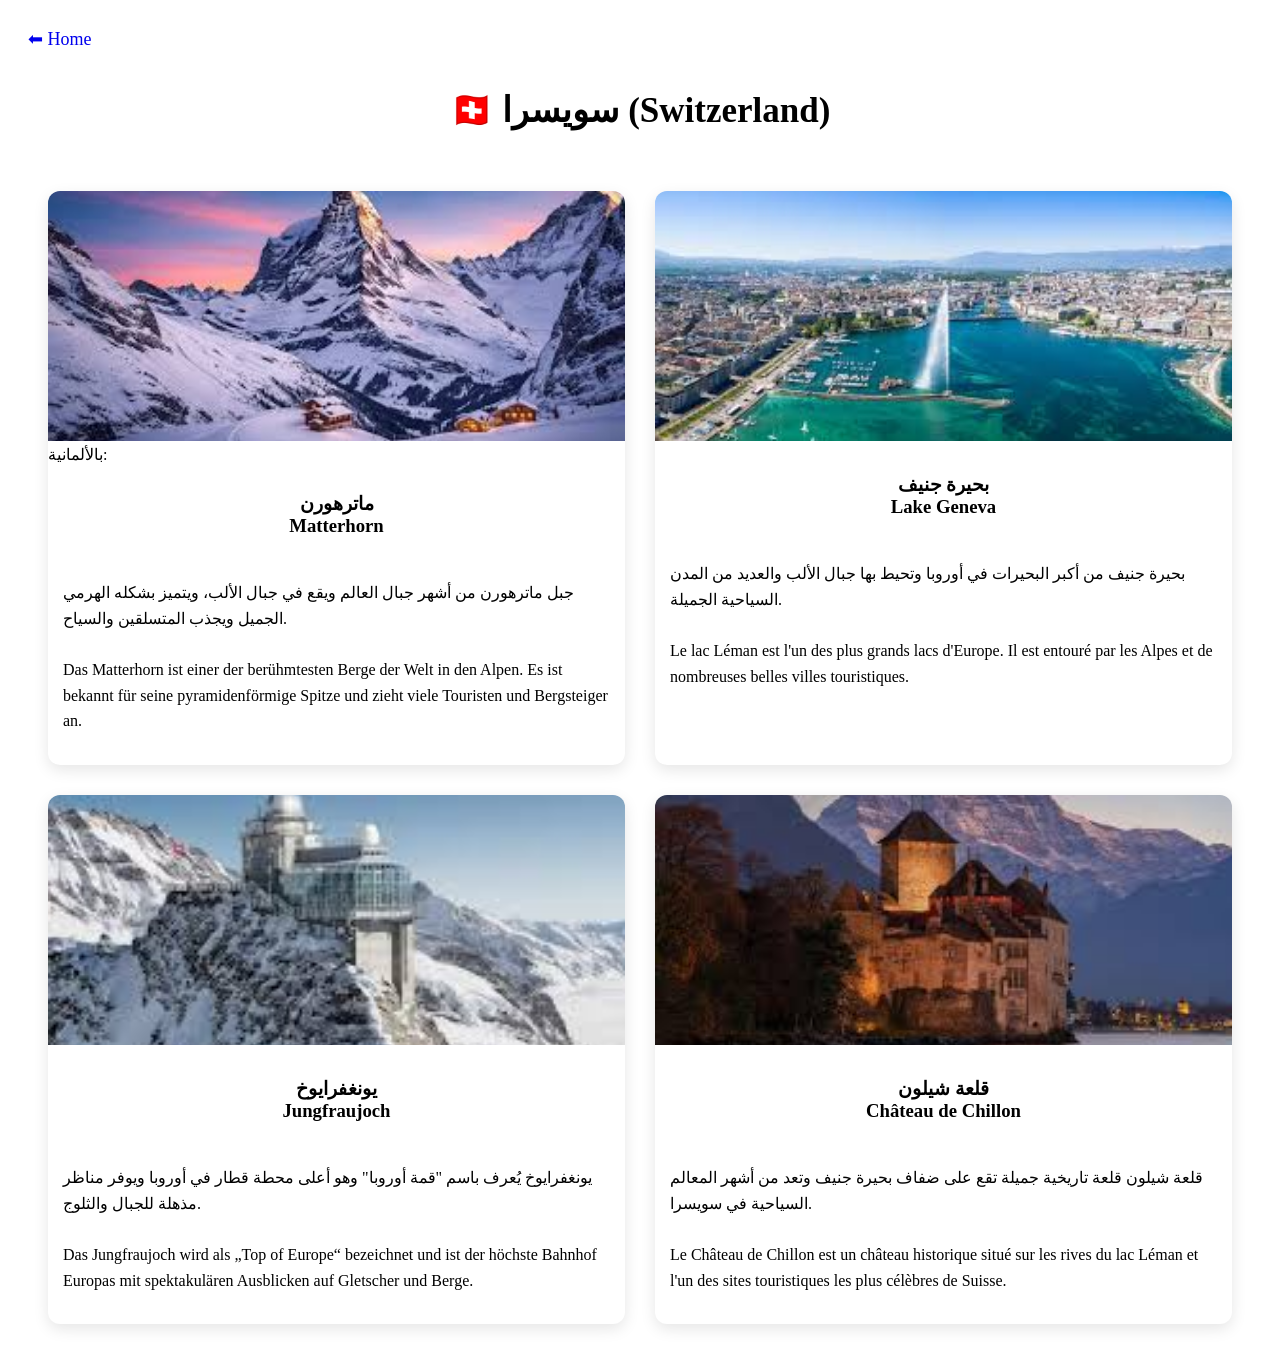
==== index.html @ 38dd9368 "Update and rename switzerland.html to index.html" ====
<!DOCTYPE html>
<html lang="ar">

<head>

<meta charset="UTF-8">
<meta name="viewport" content="width=device-width, initial-scale=1.0">

<title>Country Tourism</title>

<link rel="stylesheet" href="style1.css">

</head>





<body>

<header>

<a href="https://peacecode14-alt.github.io/travel-world/" class="back">⬅ Home</a>

<h1 class="country-title">🇨🇭 سويسرا (Switzerland)</h1>

</header>


<section class="places">

<div class="place">

<img src="sw11.jpg">


بالألمانية:

<h3>
ماترهورن
<br>
Matterhorn

</h3>

<p>

جبل ماترهورن من أشهر جبال العالم ويقع في جبال الألب، ويتميز بشكله الهرمي الجميل ويجذب المتسلقين والسياح.

<br><br>
Das Matterhorn ist einer der berühmtesten Berge der Welt in den Alpen. Es ist bekannt für seine pyramidenförmige Spitze und zieht viele Touristen und Bergsteiger an.



</p>

</div>


<div class="place">

<img src="sw2.jpg">



<h3>
بحيرة جنيف
<br>
Lake Geneva
</h3>

<p>
بحيرة جنيف من أكبر البحيرات في أوروبا وتحيط بها جبال الألب والعديد من المدن السياحية الجميلة.
<br><br>
Le lac Léman est l'un des plus grands lacs d'Europe. Il est entouré par les Alpes et de nombreuses belles villes touristiques.
</p>

</div>


<div class="place">

<img src="sw3.jpg">







<h3>
يونغفرايوخ
<br>
Jungfraujoch
</h3>

<p>
يونغفرايوخ يُعرف باسم "قمة أوروبا" وهو أعلى محطة قطار في أوروبا ويوفر مناظر مذهلة للجبال والثلوج.
<br><br>
Das Jungfraujoch wird als „Top of Europe“ bezeichnet und ist der höchste Bahnhof Europas mit spektakulären Ausblicken auf Gletscher und Berge.

</p>

</div>


<div class="place">

<img src="sw4.jpg">



<h3>
قلعة شيلون  
<br>
Château de Chillon
</h3>

<p>قلعة شيلون قلعة تاريخية جميلة تقع على ضفاف بحيرة جنيف وتعد من أشهر المعالم السياحية في سويسرا.

<br><br>
Le Château de Chillon est un château historique situé sur les rives du lac Léman et l'un des sites touristiques les plus célèbres de Suisse.

</p>

</div>

</section>

</body>
</html>
---- style1.css ----
.country-title {

    text-align: center;
    margin: 20px;
    font-size: 35px;

}

.back {

    text-decoration: none;
    margin: 20px;
    display: inline-block;
    font-size: 18px;

}

.places {

    display: grid;
    grid-template-columns: repeat(2, 1fr);
    gap: 30px;
    padding: 40px;

}

.place {

    background: white;
    border-radius: 12px;
    overflow: hidden;
    box-shadow: 0 5px 15px rgba(0, 0, 0, 0.1);
    transition: .4s;

}

.place img {

    width: 100%;
    height: 250px;
    object-fit: cover;
    transition: .4s;

}

.place:hover img {

    transform: scale(1.1);

}

.place h3 {

    text-align: center;
    padding: 10px;

}

.place p {

    padding: 15px;
    line-height: 1.6;

}

@media(max-width:700px) {

    .places {

        grid-template-columns: 1fr;

    }

}
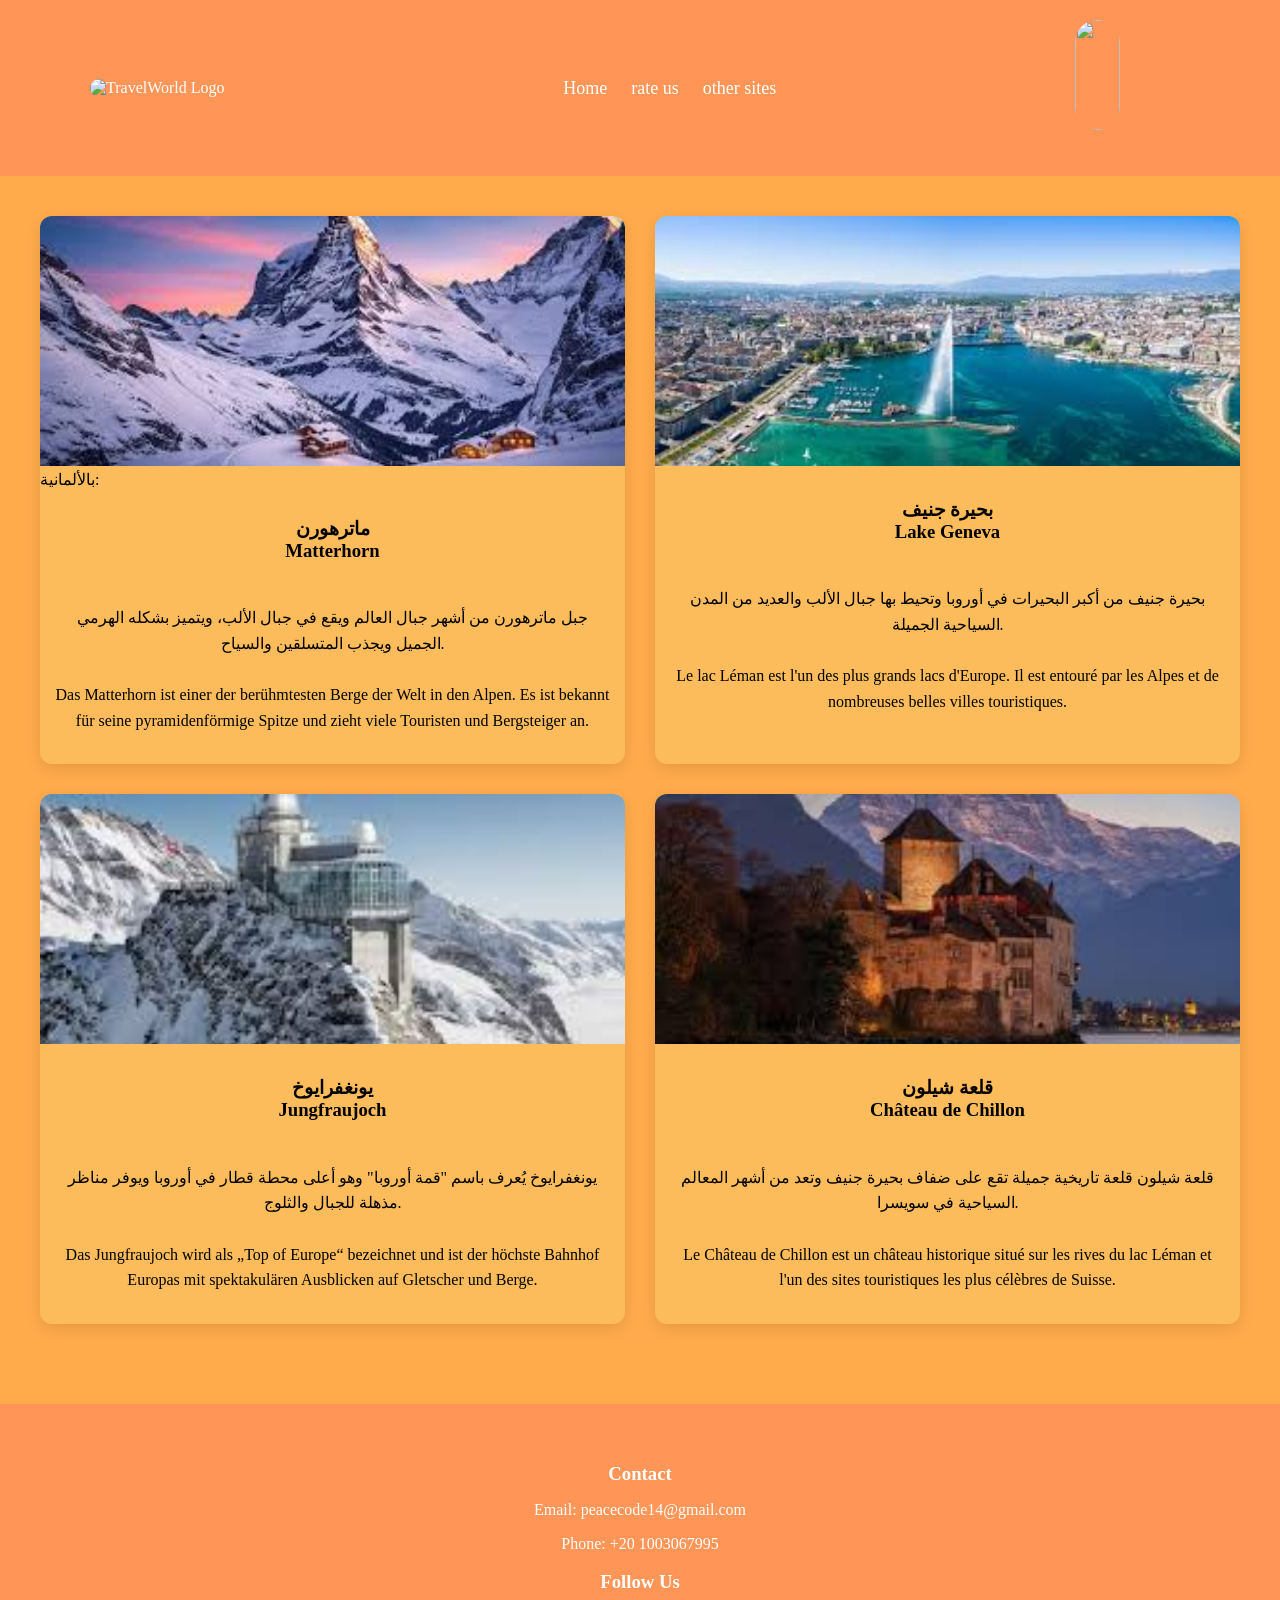
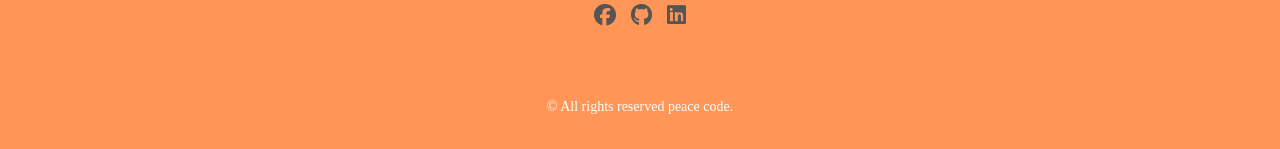
==== commit 74fd4e82: "Update index.html" ====
--- a/index.html
+++ b/index.html
@@ -9,7 +9,7 @@
 <title>Country Tourism</title>
 
 <link rel="stylesheet" href="style1.css">
-
+<link rel="stylesheet" href="https://cdnjs.cloudflare.com/ajax/libs/font-awesome/6.5.0/css/all.min.css">
 </head>
 
 
@@ -18,13 +18,23 @@
 
 <body>
 
-<header>
+  <nav class="navbar">
+<div class="logo">
+<img class="star" src="flight.png" alt="TravelWorld Logo">
+</div>
 
-<a href="https://peacecode14-alt.github.io/travel-world/" class="back">⬅ Home</a>
+<ul class="menu">
+<div class="nav-links">
 
-<h1 class="country-title">🇨🇭 سويسرا (Switzerland)</h1>
-
-</header>
+<a href="https://peacecode14-alt.github.io/travel-world/" class="back">Home</a>
+<a href="rate-us.html" class="active">rate us</a>
+<a href="other-sites.html" class="active">other sites</a>
+</ul>
+</div>
+<div class="starlogo">
+<a href="rate-us.html"><div><img src="star-logo.png"></div></a>
+</div>
+</nav>
 
 
 <section class="places">
@@ -126,6 +136,54 @@
 </div>
 
 </section>
+ <footer class="site-footer">
 
+
+
+
+
+
+
+<div class="footer-content">
+
+<div class="footer-section social">
+<div class="footer-section">
+
+<h3>Contact</h3>
+<p>Email: peacecode14@gmail.com</p>
+<p>Phone: +20 1003067995</p>
+
+</div>
+<h3>Follow Us</h3>
+<div class="social-links">
+         <a href="https://web.facebook.com/profile.php?id=61561774513017&locale=ar_AR" target="_blank">
+          <i class="fa-brands fa-facebook"></i>
+        </a>
+
+        <a href="https://github.com/peacecode14-alt" target="_blank">
+          <i class="fa-brands fa-github"></i>
+        </a>
+        <a
+          href="https://www.linkedin.com/in/ahmed-emad-367192395/"
+          target="_blank"
+        >
+          <i class="fa-brands fa-linkedin"></i>
+        </a>
+      </div>
+</div>
+
+</div>
+
+
+
+
+
+
+
+<div class="footer-bottom">
+<p>© All rights reserved peace code.</p>
+</div>
+
+</footer>
 </body>
 </html>
--- a/style1.css
+++ b/style1.css
@@ -1,3 +1,62 @@
+body {
+    background: #ffab4c;
+    margin: 0;
+    padding: 0;
+}
+
+.navbar {
+    padding: 60px;
+    display: flex;
+    justify-content: space-between;
+    align-items: center;
+    padding: 20px 60px;
+    background: #ff9658;
+    color: white;
+    margin-top: 0px;
+    z-index: 1000;
+    max-height: 150px;
+    margin-left: auto;
+}
+
+nav a {
+    margin-right: 20px;
+    text-decoration: none;
+    color: white;
+    font-size: 18px;
+    transition: .3s;
+
+}
+
+nav a:hover {
+    color: #38bdf8;
+}
+
+.logo img {
+    height: 90px;
+    width: 200px;
+    margin-left: 30px;
+    border: none;
+    border-radius: 50px;
+}
+
+
+.starlogo img {
+    width: 45px;
+    margin-left: auto;
+    height: 90px;
+    height: 110px;
+    border: none;
+    border-radius: 50px;
+    margin-right: 100px;
+
+}
+
+
+
+
+
+
+
 .country-title {
 
     text-align: center;
@@ -26,7 +85,7 @@
 
 .place {
 
-    background: white;
+    background: rgb(253, 188, 91);
     border-radius: 12px;
     overflow: hidden;
     box-shadow: 0 5px 15px rgba(0, 0, 0, 0.1);
@@ -60,15 +119,79 @@
 
     padding: 15px;
     line-height: 1.6;
+    text-align: center;
+}
+
+.site-footer {
+    background: #ff9658;
+    backdrop-filter: blur(8px);
+    color: white;
+    padding: 40px 20px 20px 20px;
+    margin-top: 40px;
+}
+
+.footer-content {
+    display: flex;
+    justify-content: center;
+    flex-wrap: wrap;
 
 }
 
+.footer-section {
+    min-width: 200px;
+    text-align: center;
+}
+
+.footer-section h3 {
+    margin-bottom: 10px;
+}
+
+
+.footer-section a:hover {
+    color: #66c0f4;
+}
+
+.footer-bottom {
+    text-align: center;
+    border-top: 1px solid #ff9658;
+    padding-top: 15px;
+    margin-top: 20px;
+    font-size: 14px;
+}
+
+
+.social-links {
+    display: flex;
+    justify-content: center;
+    gap: 15px;
+    margin-bottom: 20px;
+}
+
+.social-links a {
+    font-size: 22px;
+    color: #555;
+    transition: 0.3s;
+}
+
+.social-links a:hover {
+    color: #2196f3;
+    transform: scale(1.2);
+}
+
+.copy {
+    margin-top: 25px;
+    opacity: 0.6;
+    text-align: center;
+}
+
 @media(max-width:700px) {
-
-    .places {
-
-        grid-template-columns: 1fr;
-
+    header {
+        flex-direction: column;
+        padding: 15px 30px;
     }
 
-}+    nav {
+        margin-top: 10px;
+    }
+
+}
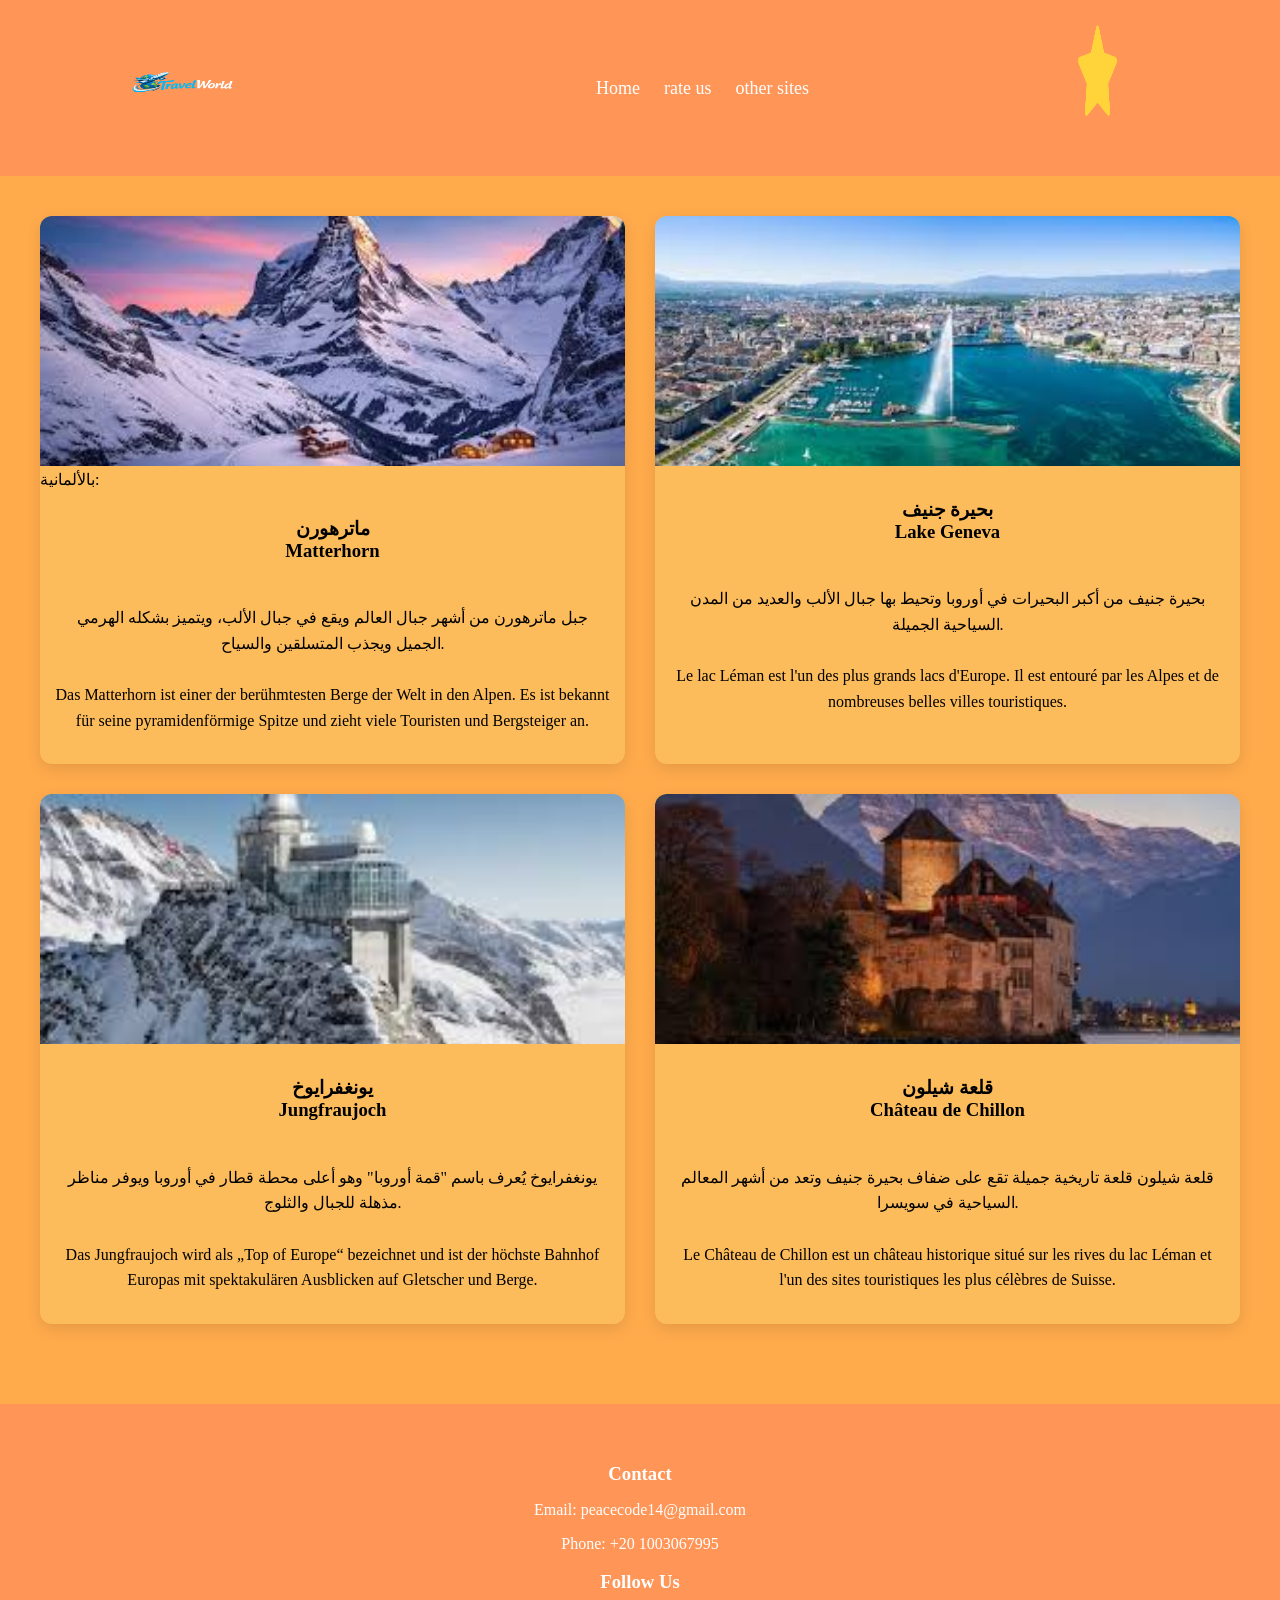
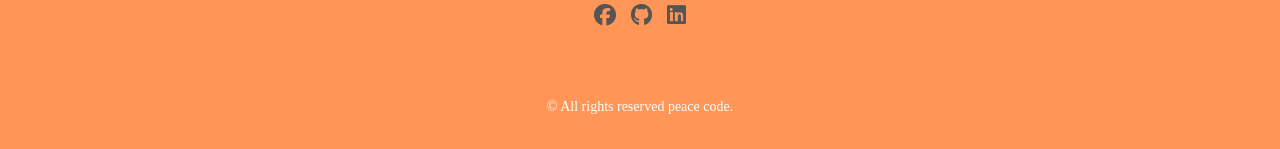
==== commit 25dc53e2: "Update index.html" ====
--- a/index.html
+++ b/index.html
@@ -27,12 +27,12 @@
 <div class="nav-links">
 
 <a href="https://peacecode14-alt.github.io/travel-world/" class="back">Home</a>
-<a href="rate-us.html" class="active">rate us</a>
-<a href="other-sites.html" class="active">other sites</a>
+<a href="https://peacecode14-alt.github.io/japan/rate-us.html" class="active">rate us</a>
+<a href="https://peacecode14-alt.github.io/japan/other-sites.html" class="active">other sites</a>
 </ul>
 </div>
 <div class="starlogo">
-<a href="rate-us.html"><div><img src="star-logo.png"></div></a>
+<a href="https://peacecode14-alt.github.io/japan/rate-us.html"><div><img src="star-logo.png"></div></a>
 </div>
 </nav>
 
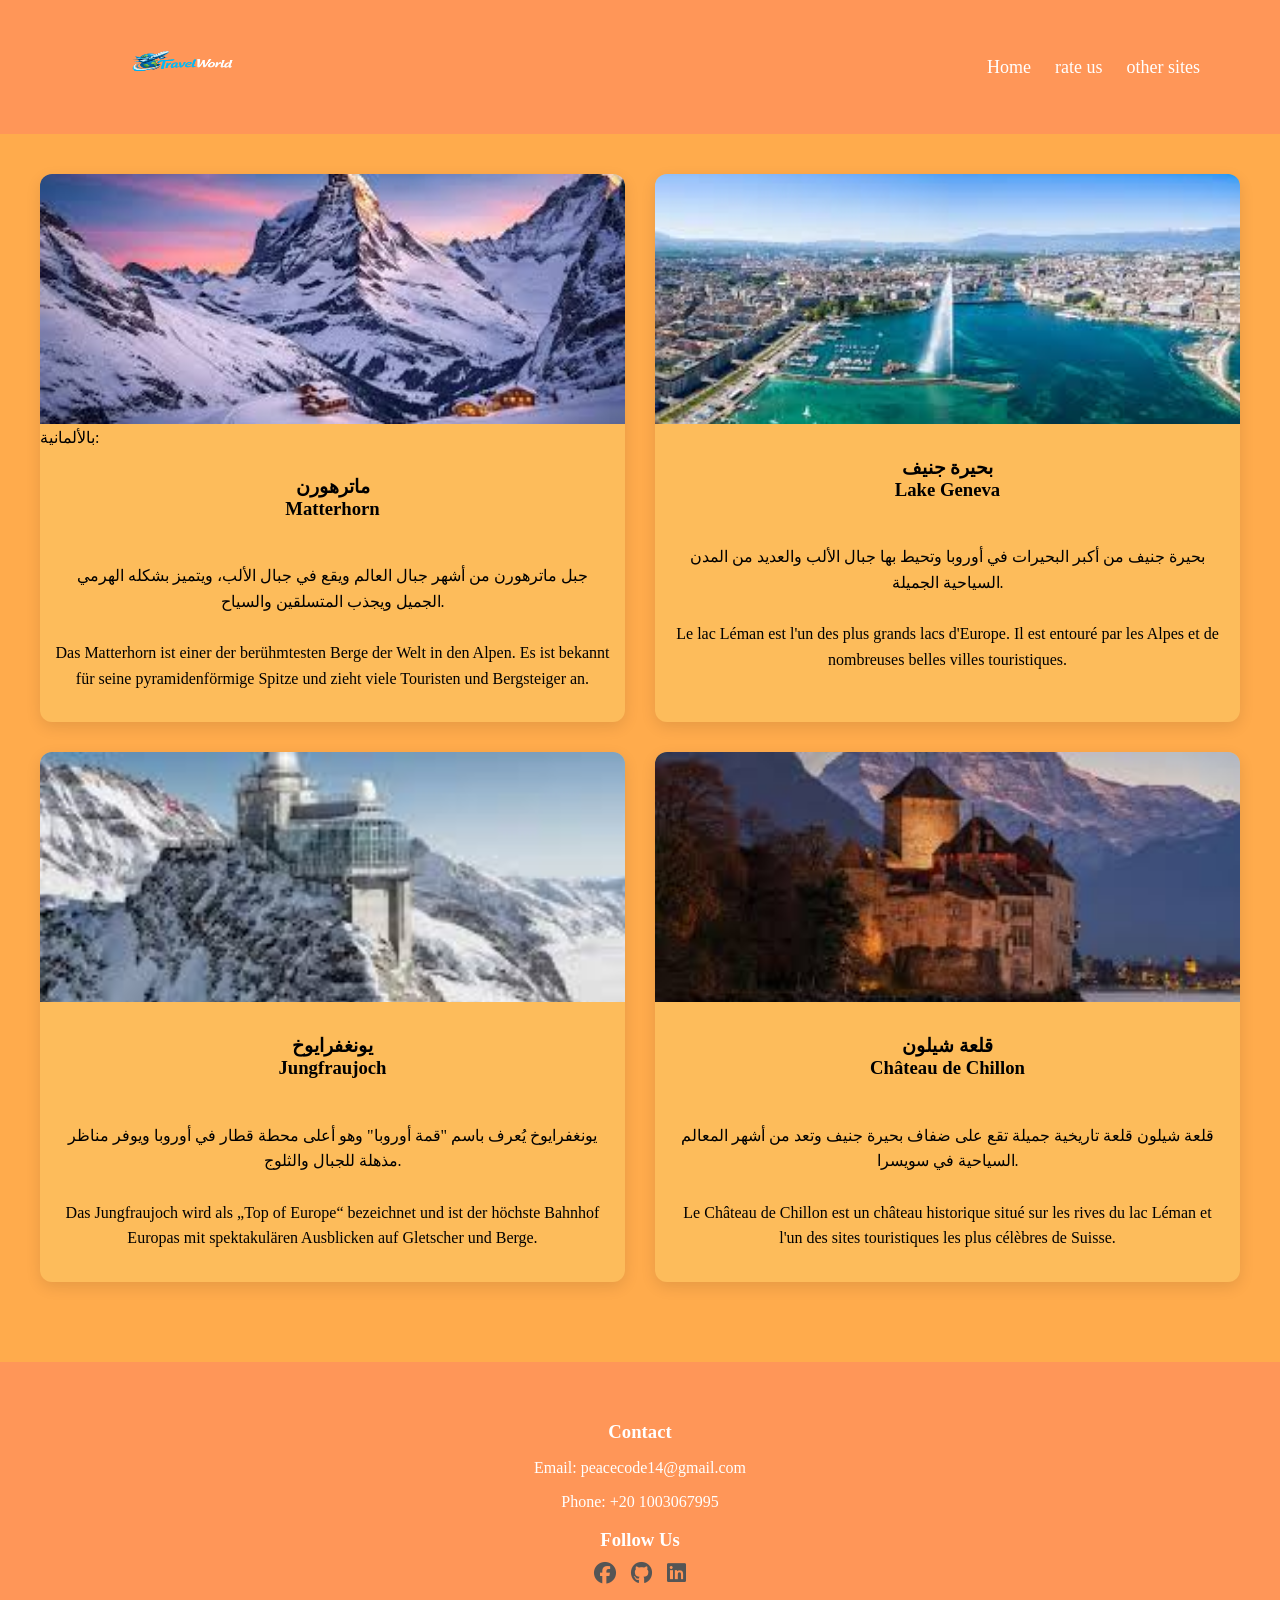
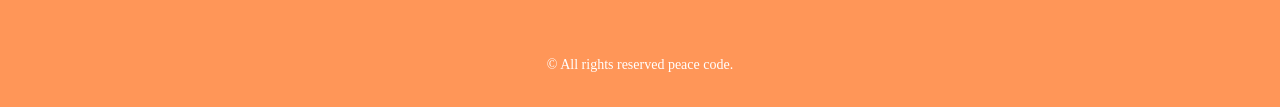
==== commit 28b12bdb: "Update index.html" ====
--- a/index.html
+++ b/index.html
@@ -31,9 +31,7 @@
 <a href="https://peacecode14-alt.github.io/japan/other-sites.html" class="active">other sites</a>
 </ul>
 </div>
-<div class="starlogo">
-<a href="https://peacecode14-alt.github.io/japan/rate-us.html"><div><img src="star-logo.png"></div></a>
-</div>
+
 </nav>
 
 
